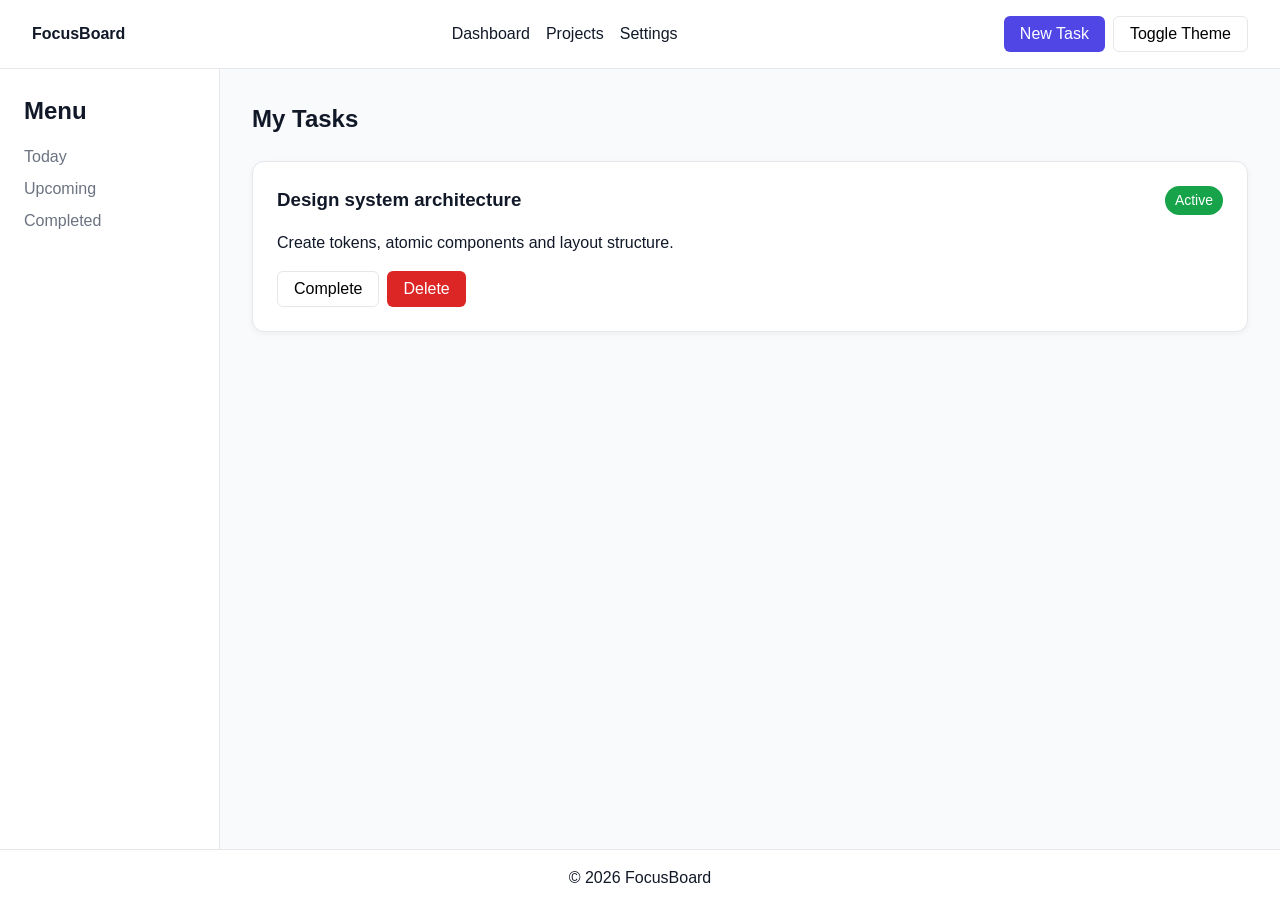
==== lab3/index.html @ 14b4b614 "Add files via upload" ====
<!DOCTYPE html>
<html lang="uk">
<head>
  <meta charset="UTF-8">
  <meta name="viewport" content="width=device-width, initial-scale=1.0">
  <title>FocusBoard</title>

  <!-- Design System -->
  <link rel="stylesheet" href="tokens.css">
  <link rel="stylesheet" href="components.css">
  <link rel="stylesheet" href="styles.css">
</head>
<body>

  <!-- HEADER -->
  <header class="header" role="banner">
    <div class="logo"><strong>FocusBoard</strong></div>
    <nav class="nav" aria-label="Main navigation">
      <a href="#" class="nav-link">Dashboard</a>
      <a href="#" class="nav-link">Projects</a>
      <a href="#" class="nav-link">Settings</a>
    </nav>
    <div class="header-actions">
      <button class="btn-primary" id="openModal">New Task</button>
      <button class="btn-secondary" id="themeToggle">Toggle Theme</button>
    </div>
  </header>

  <!-- MAIN LAYOUT -->
  <main class="layout" role="main">
    <!-- Sidebar -->
    <aside class="sidebar" aria-label="Sidebar menu">
      <h2 class="sidebar-title">Menu</h2>
      <ul class="sidebar-menu">
        <li><a href="#" class="sidebar-link">Today</a></li>
        <li><a href="#" class="sidebar-link">Upcoming</a></li>
        <li><a href="#" class="sidebar-link">Completed</a></li>
      </ul>
    </aside>

    <!-- Task section -->
    <section class="task-list" aria-labelledby="task-heading">
      <h2 id="task-heading" class="section-title">My Tasks</h2>
      <!-- Task cards будуть додаватися пізніше -->
       
  <article class="task-card">
  <div class="task-header">
    <h3>Design system architecture</h3>
    <span class="badge badge-success">Active</span>
  </div>
  <p>Create tokens, atomic components and layout structure.</p>
  <div class="task-actions">
    <button class="btn-secondary">Complete</button>
    <button class="btn-danger">Delete</button>
  </div>
</article>

    </section>
  </main>

  <!-- FOOTER -->
  <footer class="footer" role="contentinfo">
    <p>© 2026 FocusBoard</p>
  </footer>

</body>

<script>
  const themeToggle = document.getElementById('themeToggle');
  const htmlEl = document.documentElement;


  // Перевіряємо локальне збереження теми
  const savedTheme = localStorage.getItem('theme');
  if (savedTheme) {
    htmlEl.setAttribute('data-theme', savedTheme);
  }


  themeToggle.addEventListener('click', () => {
    const currentTheme = htmlEl.getAttribute('data-theme') === 'dark' ? 'light' : 'dark';
    htmlEl.setAttribute('data-theme', currentTheme);
    localStorage.setItem('theme', currentTheme); // збереження вибору користувача
  });
</script>

</html>
---- lab3/tokens.css ----
:root {

  /* ===== COLORS (Semantic) ===== */
  --color-primary: #4f46e5;       /* Основний колір бренду */
  --color-primary-hover: #4338ca; /* Hover для кнопок і посилань */

  --color-danger: #dc2626;
  --color-danger-hover: #b91c1c;

  --color-success: #16a34a;
  --color-warning: #f59e0b;

  --color-bg: #f9fafb;       /* Фоновий колір сторінки */
  --color-surface: #ffffff;  /* Фон компонентів */
  
  --color-text: #111827;
  --color-text-secondary: #6b7280;
  --color-border: #e5e7eb;

  /* ===== TYPOGRAPHY ===== */
  --font-family: Inter, Arial, sans-serif;
  --font-size-base: 16px;
  --font-size-h2: 24px;
  --font-size-h3: 18px;
  --line-height-base: 1.5;

  /* ===== SPACING ===== (8px system) */
  --space-1: 8px;
  --space-2: 16px;
  --space-3: 24px;
  --space-4: 32px;

  /* ===== RADIUS ===== */
  --radius-sm: 6px;
  --radius-md: 12px;

  /* ===== SHADOW ===== */
  --shadow-sm: 0 2px 6px rgba(0,0,0,0.05);
  --shadow-md: 0 8px 24px rgba(0,0,0,0.08);
}

/* ===== DARK THEME ===== */
[data-theme="dark"] {
  --color-bg: #111827;
  --color-surface: #1f2937;
  --color-text: #f9fafb;
  --color-text-secondary: #9ca3af;
  --color-border: #374151;

  --color-primary: #6366f1;
  --color-primary-hover: #4f46e5;
}
---- lab3/components.css ----
/* Base button */
button {
  border: none;
  padding: var(--space-1) var(--space-2);
  border-radius: var(--radius-sm);
  cursor: pointer;
  font-size: var(--font-size-base);
  transition: 0.2s;
}

/* Primary button */
.btn-primary {
  background: var(--color-primary);
  color: var(--color-surface);
}
.btn-primary:hover {
  background: var(--color-primary-hover);
}

/* Secondary button */
.btn-secondary {
  background: var(--color-surface);
  border: 1px solid var(--color-border);
}

/* Danger button */
.btn-danger {
  background: var(--color-danger);
  color: var(--color-surface);
}
.btn-danger:hover {
  background: var(--color-danger-hover);
}

.input {
  padding: var(--space-1);
  border-radius: var(--radius-sm);
  border: 1px solid var(--color-border);
  width: 100%;
}

.badge {
  padding: 4px 10px;
  border-radius: 999px;
  font-size: 14px;
  font-weight: 500;
}
.badge-success { background: var(--color-success); color: white; }
.badge-warning { background: var(--color-warning); color: white; }

.task-card {
  background: var(--color-surface);
  border: 1px solid var(--color-border);
  border-radius: var(--radius-md);
  padding: var(--space-3);
  box-shadow: var(--shadow-sm);
  display: flex;
  flex-direction: column;
  gap: var(--space-2);
}

.task-header {
  display: flex;
  justify-content: space-between;
  align-items: center;
}

.task-actions {
  display: flex;
  gap: var(--space-1);
}

.task-list {
  flex: 1;
  padding: var(--space-4);
  display: flex;
  flex-direction: column;
  gap: var(--space-3);
}

.sidebar-link:hover {
  color: var(--color-primary);
}

.nav-link,
.sidebar-link {
  cursor: pointer;
}
---- lab3/styles.css ----
/* GLOBAL RESET */
* {
  margin: 0;
  padding: 0;
  box-sizing: border-box;
}

body {
  font-family: var(--font-family);
  background: var(--color-bg);
  color: var(--color-text);
  line-height: var(--line-height-base);
}

/* HEADER */
.header {
  display: flex;
  justify-content: space-between;
  align-items: center;
  padding: var(--space-2) var(--space-4);
  background: var(--color-surface);
  border-bottom: 1px solid var(--color-border);
}

.nav {
  display: flex;
  gap: var(--space-2);
}

.nav-link {
  text-decoration: none;
  color: var(--color-text);
}

.header-actions {
  display: flex;
  gap: var(--space-1);
}

/* LAYOUT */
.layout {
  display: flex;
  min-height: calc(100vh - 120px);
}

/* SIDEBAR */
.sidebar {
  width: 220px;
  background: var(--color-surface);
  border-right: 1px solid var(--color-border);
  padding: var(--space-3);
}

.sidebar-title {
  margin-bottom: var(--space-2);
}

.sidebar-menu {
  list-style: none;
  display: flex;
  flex-direction: column;
  gap: var(--space-1);
}

.sidebar-link {
  text-decoration: none;
  color: var(--color-text-secondary);
}

/* TASK SECTION */
.section-title {
  font-size: var(--font-size-h2);
}

/* FOOTER */
.footer {
  text-align: center;
  padding: var(--space-2);
  border-top: 1px solid var(--color-border);
  background: var(--color-surface);
}

/* THEME SWITCH */
html {
  transition: background-color 0.3s, color 0.3s;
}

/* RESPONSIVE */
@media (max-width: 768px) {
  .layout {
    flex-direction: column;
  }

  .sidebar {
    width: 100%;
  }

  .header {
    flex-direction: column;
    gap: var(--space-2);
  }
}

/* Button click effect */
button:active {
  transform: scale(1.16);
}
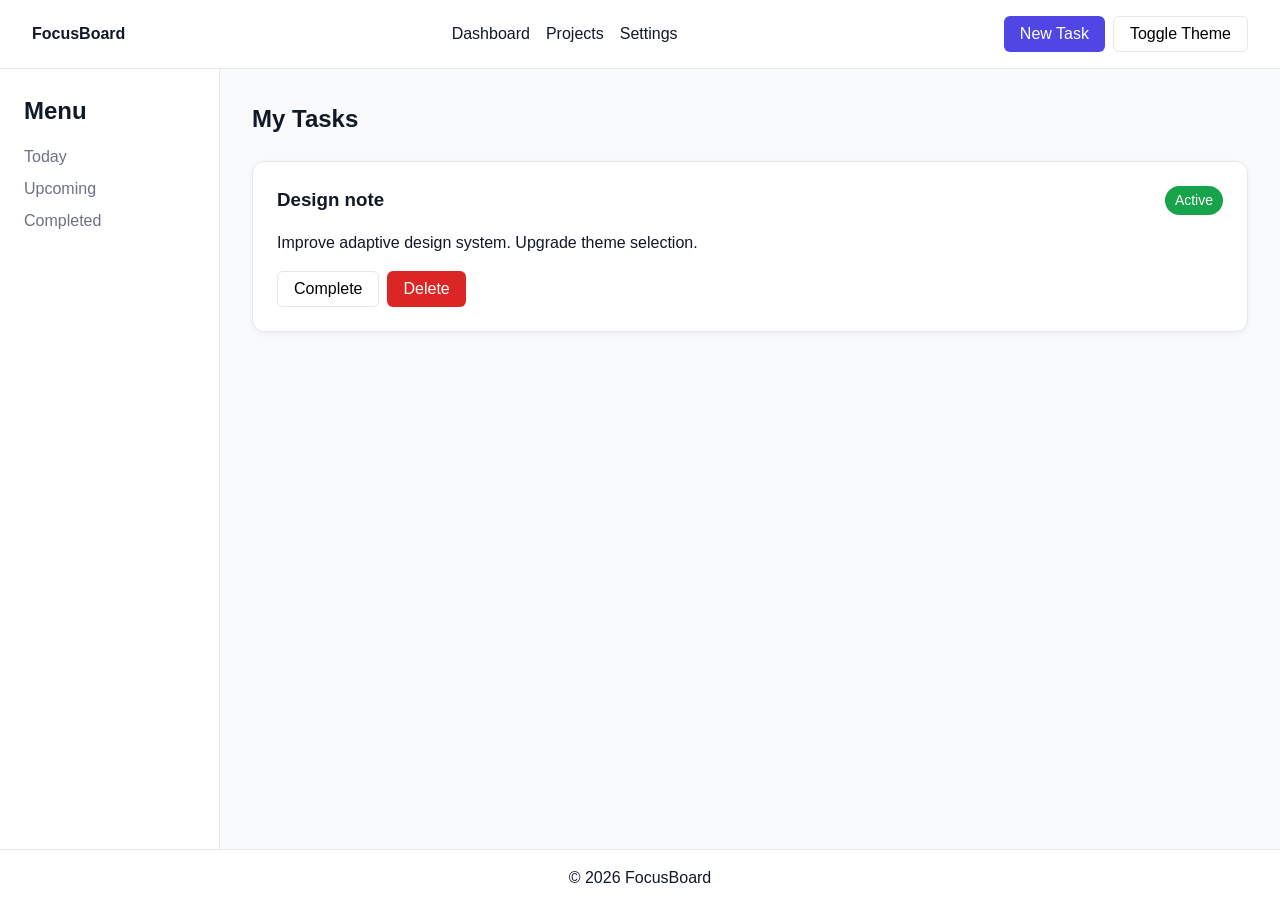
==== commit eaaa2835: "Add files via upload" ====
--- a/lab3/index.html
+++ b/lab3/index.html
@@ -45,10 +45,10 @@
        
   <article class="task-card">
   <div class="task-header">
-    <h3>Design system architecture</h3>
+    <h3>Design note</h3>
     <span class="badge badge-success">Active</span>
   </div>
-  <p>Create tokens, atomic components and layout structure.</p>
+  <p>Improve adaptive design system. Upgrade theme selection.</p>
   <div class="task-actions">
     <button class="btn-secondary">Complete</button>
     <button class="btn-danger">Delete</button>
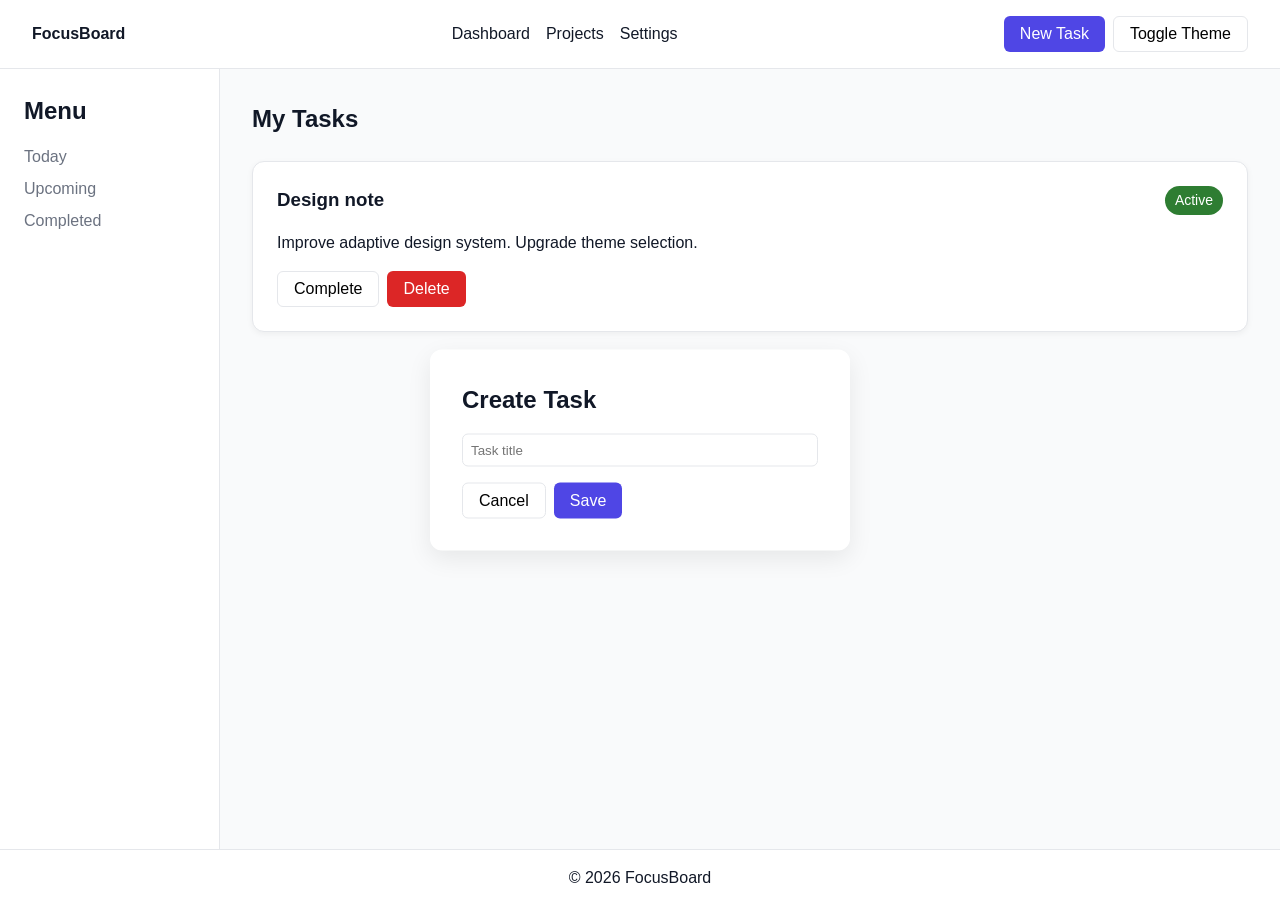
==== commit 25247085: "Add files via upload оновлене наповнення для лабораторної роботи 4-5" ====
--- a/lab3/index.html
+++ b/lab3/index.html
@@ -10,6 +10,28 @@
   <link rel="stylesheet" href="components.css">
   <link rel="stylesheet" href="styles.css">
 </head>
+
+<!-- MODAL OVERLAY -->
+<div class="modal-overlay" hidden></div>
+
+<!-- MODAL -->
+<div 
+  class="modal"
+  role="dialog"
+  aria-modal="true"
+  aria-labelledby="taskModalTitle"
+  hidden
+>
+  <h2 id="taskModalTitle">Create Task</h2>
+
+  <input type="text" class="input" placeholder="Task title" />
+
+  <div class="task-actions">
+    <button class="btn-secondary" id="cancelTaskModal">Cancel</button>
+    <button class="btn-primary">Save</button>
+  </div>
+</div>
+
 <body>
 
   <!-- HEADER -->
@@ -67,21 +89,86 @@
 
 <script>
   const themeToggle = document.getElementById('themeToggle');
-  const htmlEl = document.documentElement;
+const htmlEl = document.documentElement;
 
+const openBtn = document.getElementById('openModal');
+const modal = document.querySelector('.modal');
+const overlay = document.querySelector('.modal-overlay');
+const closeBtn = document.getElementById('cancelTaskModal');
 
-  // Перевіряємо локальне збереження теми
-  const savedTheme = localStorage.getItem('theme');
-  if (savedTheme) {
-    htmlEl.setAttribute('data-theme', savedTheme);
+let lastFocusedElement;
+
+// тема
+const savedTheme = localStorage.getItem('theme');
+if (savedTheme) {
+  htmlEl.setAttribute('data-theme', savedTheme);
+}
+
+themeToggle.addEventListener('click', () => {
+  const currentTheme =
+    htmlEl.getAttribute('data-theme') === 'dark' ? 'light' : 'dark';
+  htmlEl.setAttribute('data-theme', currentTheme);
+  localStorage.setItem('theme', currentTheme);
+});
+
+// OPEN MODAL
+openBtn.addEventListener('click', () => {
+  lastFocusedElement = document.activeElement;
+
+  modal.hidden = false;
+  overlay.hidden = false;
+
+  document.body.style.overflow = 'hidden';
+
+  const firstInput = modal.querySelector('input, button');
+  firstInput.focus();
+});
+
+// CLOSE MODAL
+function closeModal() {
+  modal.hidden = true;
+  overlay.hidden = true;
+
+  document.body.style.overflow = '';
+
+  if (lastFocusedElement) {
+    lastFocusedElement.focus();
   }
+}
 
+closeBtn.addEventListener('click', closeModal);
+overlay.addEventListener('click', closeModal);
 
-  themeToggle.addEventListener('click', () => {
-    const currentTheme = htmlEl.getAttribute('data-theme') === 'dark' ? 'light' : 'dark';
-    htmlEl.setAttribute('data-theme', currentTheme);
-    localStorage.setItem('theme', currentTheme); // збереження вибору користувача
-  });
+// ESC
+document.addEventListener('keydown', (e) => {
+  if (e.key === 'Escape' && !modal.hidden) {
+    closeModal();
+  }
+});
+
+// FOCUS TRAP
+modal.addEventListener('keydown', (e) => {
+  if (e.key !== 'Tab') return;
+
+  const focusable = modal.querySelectorAll(
+    'a[href], button, textarea, input, select, [tabindex]:not([tabindex="-1"])'
+  );
+
+  const first = focusable[0];
+  const last = focusable[focusable.length - 1];
+
+  if (e.shiftKey) {
+    if (document.activeElement === first) {
+      e.preventDefault();
+      last.focus();
+    }
+  } else {
+    if (document.activeElement === last) {
+      e.preventDefault();
+      first.focus();
+    }
+  }
+});
 </script>
 
 </html>
--- a/lab3/tokens.css
+++ b/lab3/tokens.css
@@ -6,9 +6,10 @@
 
   --color-danger: #dc2626;
   --color-danger-hover: #b91c1c;
-
-  --color-success: #16a34a;
-  --color-warning: #f59e0b;
+  
+  --color-success: #2e7d32;
+  --color-warning: #FFC107;
+  --color-warning-text: #000000;
 
   --color-bg: #f9fafb;       /* Фоновий колір сторінки */
   --color-surface: #ffffff;  /* Фон компонентів */
--- a/lab3/components.css
+++ b/lab3/components.css
@@ -86,3 +86,13 @@
 .sidebar-link {
   cursor: pointer;
 }
+
+.badge-success {
+  background: var(--color-success);
+  color: #ffffff;
+}
+
+.badge-warning {
+  background: var(--color-warning);
+  color: #000000;
+}
--- a/lab3/styles.css
+++ b/lab3/styles.css
@@ -105,3 +105,25 @@
 button:active {
   transform: scale(1.16);
 }
+
+.modal-overlay {
+  position: fixed;
+  inset: 0;
+  background: rgba(0, 0, 0, 0.5);
+}
+
+.modal {
+  position: fixed;
+  top: 50%;
+  left: 50%;
+  transform: translate(-50%, -50%);
+  background: var(--color-surface);
+  padding: var(--space-4);
+  border-radius: var(--radius-md);
+  max-width: 420px;
+  width: 90%;
+  box-shadow: var(--shadow-md);
+  display: flex;
+  flex-direction: column;
+  gap: var(--space-2);
+}
